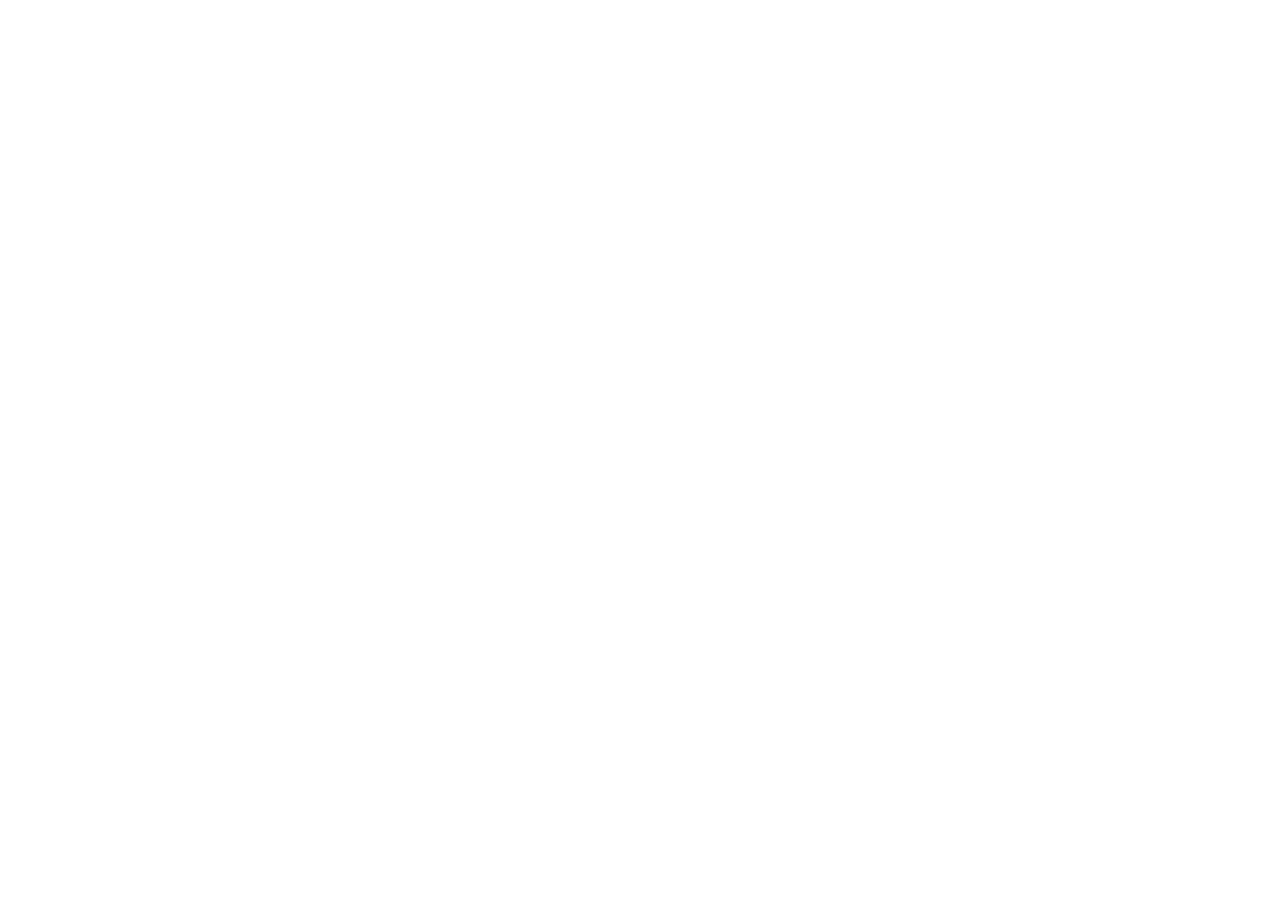
==== index.html @ 06d83214 "created initial files" ====
<!DOCTYPE html>
<html lang="en">
  <head>
    <meta charset="UTF-8">
    <meta name="viewport" content="width=device-width, initial-scale=1.0">
    <meta http-equiv="X-UA-Compatible" content="ie=edge">
    <title>HTML 5 Boilerplate</title>
    <link rel="stylesheet" href="style/style.css">
  </head>
  <body>
	<script src="scripts/script.js"></script>
  </body>
</html>
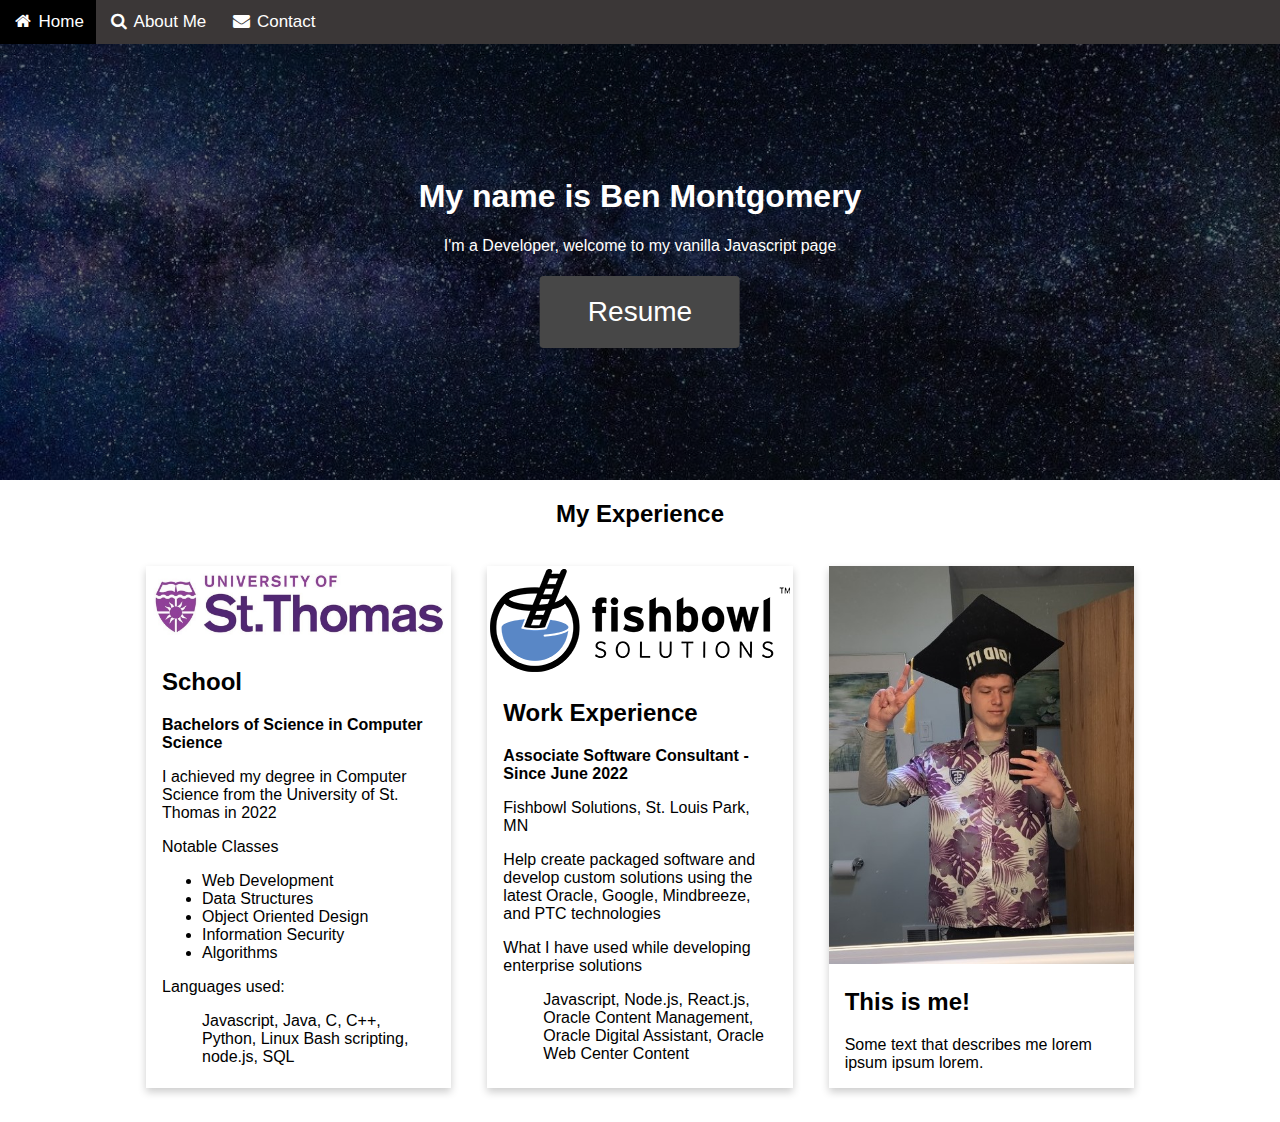
==== commit 1ff2c7a0: "Starting to look alright" ====
--- a/index.html
+++ b/index.html
@@ -4,10 +4,76 @@
     <meta charset="UTF-8">
     <meta name="viewport" content="width=device-width, initial-scale=1.0">
     <meta http-equiv="X-UA-Compatible" content="ie=edge">
-    <title>HTML 5 Boilerplate</title>
+    <title>My Portfolio</title>
     <link rel="stylesheet" href="style/style.css">
+    <link rel="stylesheet" href="https://cdnjs.cloudflare.com/ajax/libs/font-awesome/4.7.0/css/font-awesome.min.css">
   </head>
   <body>
+    <div class="navbar">
+        <a class="active" href="/index.html"><i class="fa fa-fw fa-home"></i> Home</a>
+        <a href="/About.html"><i class="fa fa-fw fa-search"></i> About Me </a>
+        <a href="/Contact.html"><i class="fa fa-fw fa-envelope"></i> Contact</a>
+      </div>
+
+      <div class="hero-image">
+        <div class="hero-text">
+          <h1>My name is Ben Montgomery</h1>
+          <p>I'm a Developer, welcome to my vanilla Javascript page</p>
+          <button class="button"><span> Resume </span></button>
+        </div>
+      </div>
+      
+        <h2 style="text-align:center">My Experience</h2>
+        <div class="row">
+            <div class="containers flex-container">
+                <div class="column">
+                    <div class="card">
+                        <img src="/images/ustWide.png" class="ust">
+                        <div class="container school-container">
+                        <!-- <h2>University of St. Thomas</h2> -->
+                        <h2>School</h2>
+                        <p class="title">Bachelors of Science in Computer Science</p>
+                        <p>I achieved my degree in Computer Science from the University of St. Thomas in 2022</p>
+                        <p> Notable Classes </p>
+                        <ul>
+                            <li> Web Development </li>
+                            <li> Data Structures </li>
+                            <li> Object Oriented Design </li>
+                            <li> Information Security </li>
+                            <li> Algorithms </li>
+                        </ul>
+                        <p> Languages used:  </p>
+                        <ul> Javascript, Java, C, C++, Python, Linux Bash scripting, node.js, SQL</ul>
+                        </div>
+                    </div>
+                </div>
+            
+                <div class="column">
+                    <div class="card">
+                        <img src="/images/fishbowl.png" class="ust" style="width:100%">
+                        <div class="container">
+                        <h2>Work Experience</h2>
+                        <p class="title">Associate Software Consultant - Since June 2022</p>
+                        <p>Fishbowl Solutions, St. Louis Park, MN</p>
+                        <p>Help create packaged software and develop custom solutions using the latest Oracle, Google, Mindbreeze, and PTC technologies</p>
+                        <p> What I have used while developing enterprise solutions </p>
+                        <ul> Javascript, Node.js, React.js, Oracle Content Management, Oracle Digital Assistant, Oracle Web Center Content</ul>
+                        </div>
+                    </div>
+                </div>
+            
+                <div class="column">
+                    <div class="card">
+                        <img src="/images/aboutme.jpg" alt="John" style="width:100%">
+                        <div class="container">
+                        <h2>This is me!</h2>
+                        <p>Some text that describes me lorem ipsum ipsum lorem.</p>
+                        </div>
+                </div>
+            </div>
+        </div>
+    </div>
+
 	<script src="scripts/script.js"></script>
   </body>
 </html>--- a/style/style.css
+++ b/style/style.css
@@ -0,0 +1,200 @@
+body {font-family: Arial, Helvetica, sans-serif;}
+
+.navbar {
+  width: 100%;
+  background-color: rgb(59, 55, 55);
+  overflow: auto;
+  position: fixed; 
+  top: 0; /* Position the navbar at the top of the page */
+  z-index: 100;
+}
+
+.navbar a {
+  float: left;
+  padding: 12px;
+  color: white;
+  text-decoration: none;
+  font-size: 17px;
+}
+
+.navbar a:hover {
+  background-color: #000;
+}
+
+.active {
+  background-color: #25458e;
+}
+
+@media screen and (max-width: 500px) {
+  .navbar a {
+    float: none;
+    display: block;
+  }
+}
+
+body, html {
+    height: 100%;
+}
+
+/* The hero image */
+.hero-image {
+  /* Use "linear-gradient" to add a darken background effect to the image (photographer.jpg). This will make the text easier to read */
+  background-image: linear-gradient(rgba(0, 0, 0, 0.5), rgba(0, 0, 0, 0.5)), url("/images/sky.jpg");
+
+  /* Set a specific height */
+  height: 50%;
+  margin-top: 30px;
+  /* Position and center the image to scale nicely on all screens */
+  background-position: center;
+  background-repeat: no-repeat;
+  background-size: cover;
+  position: relative;
+}
+
+/* Place text in the middle of the image */
+.hero-text {
+  text-align: center;
+  position: absolute;
+  top: 50%;
+  left: 50%;
+  transform: translate(-50%, -50%);
+  color: white;
+}
+
+body {
+    font-family: Arial, Helvetica, sans-serif;
+    margin: 0;
+  }
+  
+  html {
+    box-sizing: border-box;
+  }
+  
+  *, *:before, *:after {
+    box-sizing: inherit;
+  }
+  
+  .column {
+    float: left;
+    width: 33.3%;
+    margin-bottom: 16px;
+    padding: 0 8px;
+    display: inline-flex;
+  }
+  
+  .card {
+    box-shadow: 0 4px 8px 0 rgba(0, 0, 0, 0.2);
+    margin: 8px;
+  }
+  
+  .about-section {
+    padding: 50px;
+    text-align: center;
+    background-color: #474e5d;
+    color: white;
+  }
+  
+  .container {
+    padding: 0 16px;
+  }
+  
+  .container::after, .row::after {
+    content: "";
+    clear: both;
+    display: table;
+  }
+  
+  .title {
+    color: black;
+    font-weight: bold;
+  }
+  
+  .button {
+    border: none;
+    outline: 0;
+    display: inline-block;
+    padding: 8px;
+    color: white;
+    background-color: #000;
+    text-align: center;
+    cursor: pointer;
+    width: 100%;
+  }
+  
+  .button:hover {
+    background-color: #555;
+  }
+  
+  @media screen and (max-width: 650px) {
+    .column {
+      width: 100%;
+      display: block;
+    }
+  }
+
+  .ust{
+    padding: 3px;
+    height: auto; 
+    width: auto;
+    max-width:100%; 
+    max-height:100% 
+  }
+
+  .button {
+  display: inline-block;
+  border-radius: 4px;
+  background-color: #474747;
+  border: none;
+  color: #FFFFFF;
+  text-align: center;
+  font-size: 28px;
+  padding: 20px;
+  width: 200px;
+  transition: all 0.5s;
+  cursor: pointer;
+  margin: 5px;
+}
+
+.button span {
+  cursor: pointer;
+  display: inline-block;
+  position: relative;
+  transition: 0.5s;
+}
+
+.button span:after {
+  content: '\00bb';
+  position: absolute;
+  opacity: 0;
+  top: 0;
+  right: -20px;
+  transition: 0.5s;
+}
+
+.button:hover span {
+  padding-right: 25px;
+  background-color: #555;
+}
+
+.button:hover span:after {
+  opacity: 1;
+  right: 0;
+}
+
+.flex-container{
+    width: 80%;
+    min-height: 300px;
+    margin: 0 auto;
+    display: -webkit-flex; /* Safari */     
+    display: flex; /* Standard syntax */
+}
+.flex-container .column{
+    padding: 10px;
+    background: #ffff;
+    -webkit-flex: 1; /* Safari */
+    -ms-flex: 1; /* IE 10 */
+    flex: 1; /* Standard syntax */
+}
+.flex-container .column.bg-alt{
+    background: #ffffff;
+}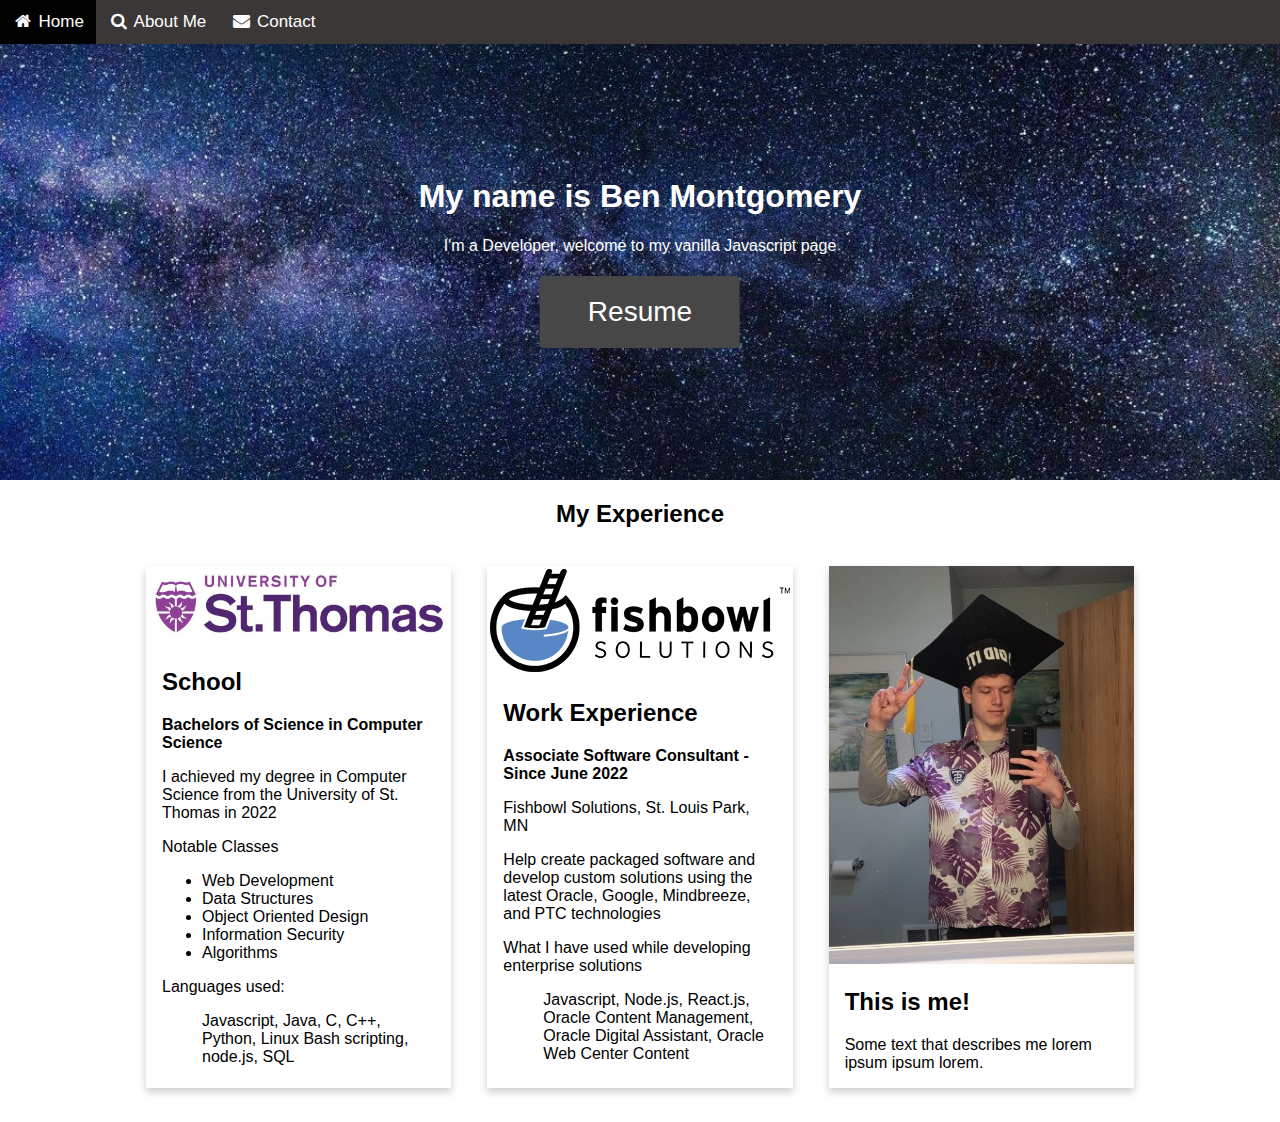
==== commit 404d7d6f: "maybe this works" ====
--- a/index.html
+++ b/index.html
@@ -15,7 +15,7 @@
         <a href="/Contact.html"><i class="fa fa-fw fa-envelope"></i> Contact</a>
       </div>
 
-      <div class="hero-image">
+      <div class="hero-image" style="background-image: url(./images/sky.jpg)">
         <div class="hero-text">
           <h1>My name is Ben Montgomery</h1>
           <p>I'm a Developer, welcome to my vanilla Javascript page</p>
@@ -28,7 +28,7 @@
             <div class="containers flex-container">
                 <div class="column">
                     <div class="card">
-                        <img src="/images/ustWide.png" class="ust">
+                        <img src="./images/ustWide.png" class="ust">
                         <div class="container school-container">
                         <!-- <h2>University of St. Thomas</h2> -->
                         <h2>School</h2>
@@ -50,7 +50,7 @@
             
                 <div class="column">
                     <div class="card">
-                        <img src="/images/fishbowl.png" class="ust" style="width:100%">
+                        <img src="./images/fishbowl.png" class="ust" style="width:100%">
                         <div class="container">
                         <h2>Work Experience</h2>
                         <p class="title">Associate Software Consultant - Since June 2022</p>
@@ -64,7 +64,7 @@
             
                 <div class="column">
                     <div class="card">
-                        <img src="/images/aboutme.jpg" alt="John" style="width:100%">
+                        <img src="./images/aboutme.jpg" alt="John" style="width:100%">
                         <div class="container">
                         <h2>This is me!</h2>
                         <p>Some text that describes me lorem ipsum ipsum lorem.</p>
--- a/style/style.css
+++ b/style/style.css
@@ -38,8 +38,8 @@
 
 /* The hero image */
 .hero-image {
-  /* Use "linear-gradient" to add a darken background effect to the image (photographer.jpg). This will make the text easier to read */
-  background-image: linear-gradient(rgba(0, 0, 0, 0.5), rgba(0, 0, 0, 0.5)), url("/images/sky.jpg");
+  /* Use "linear-gradient" to add a darken background effect to the image (photographer.jpg). This will make the text easier to read 
+  background-image: linear-gradient(rgba(0, 0, 0, 0.5), rgba(0, 0, 0, 0.5)), url("/images/sky.jpg");*/
 
   /* Set a specific height */
   height: 50%;
